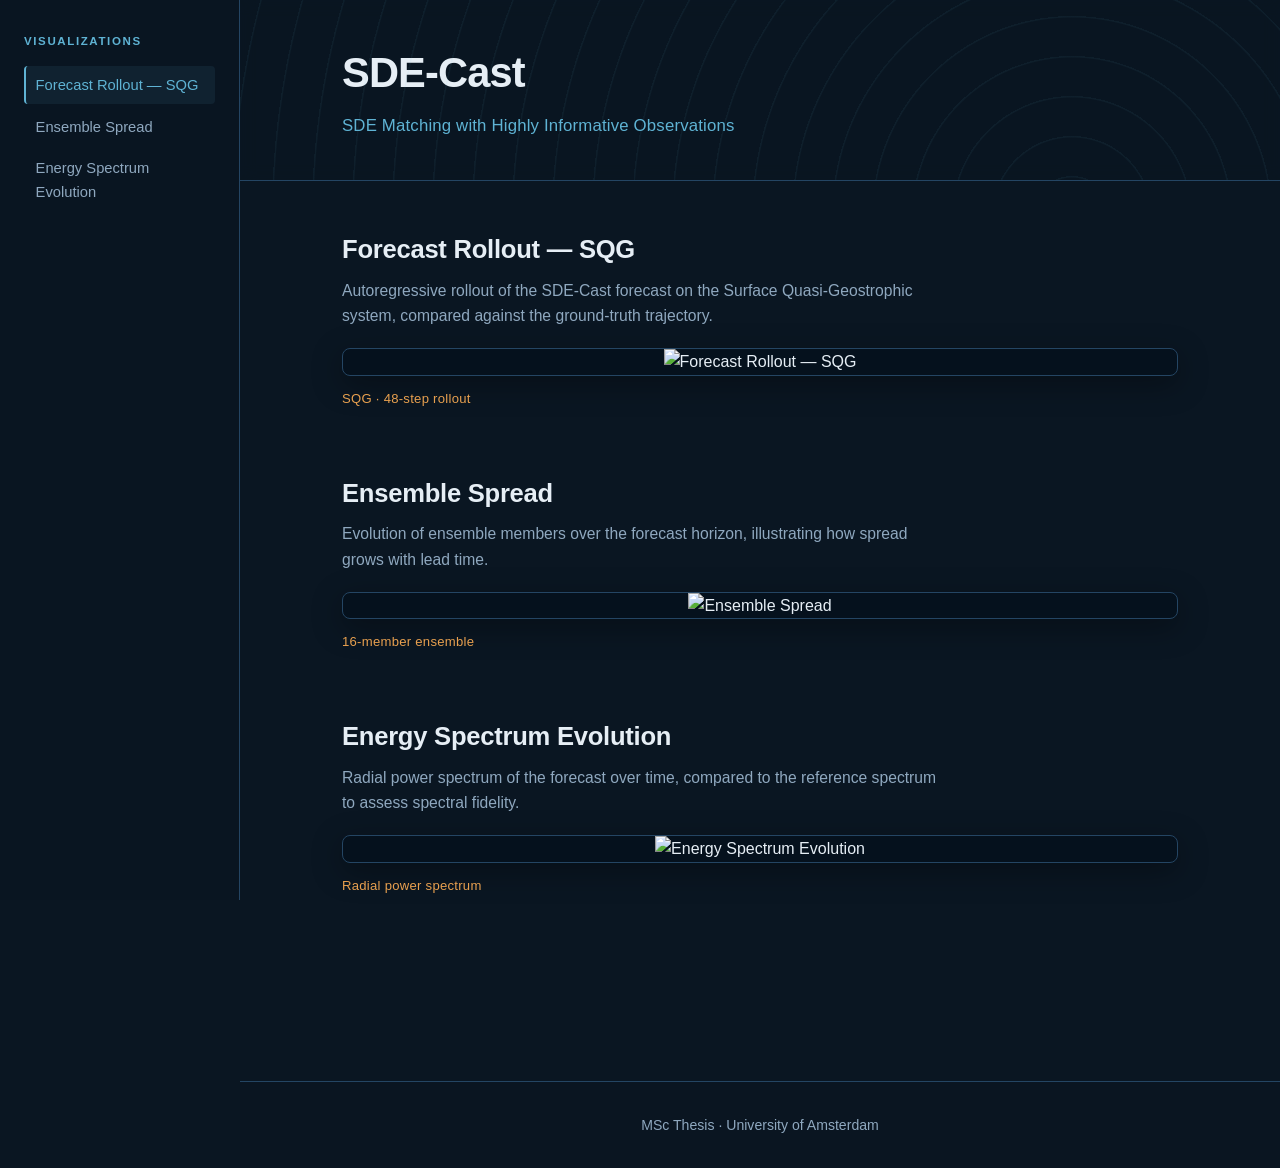
==== index.html @ 3e5d9b05 "Thesis visualization site" ====
<!DOCTYPE html>
<html lang="en">
<head>
  <meta charset="UTF-8" />
  <meta name="viewport" content="width=device-width, initial-scale=1.0" />
  <title>SDE-Cast — Visualizations</title>
  <link rel="stylesheet" href="style.css" />
</head>
<body>
  <header class="site-header">
    <div class="container">
      <h1>SDE-Cast</h1>
      <p class="subtitle">SDE Matching with Highly Informative Observations</p>
    </div>
  </header>

  <nav class="sidebar">
    <div class="sidebar-inner">
      <p class="nav-label">Visualizations</p>
      <ul id="nav-list">
        <!-- Populated by app.js -->
      </ul>
    </div>
  </nav>

  <main class="content">
    <div class="container" id="gallery">
      <!-- Populated by app.js -->
    </div>
  </main>

  <footer class="site-footer">
    <div class="container">
      <p>MSc Thesis · University of Amsterdam</p>
    </div>
  </footer>

  <script src="figures.js"></script>
  <script src="app.js"></script>
</body>
</html>
---- style.css ----
:root {
  /* Atmospheric palette — twilight sky / pressure-field tones */
  --bg: #0d1b2a;
  --bg-gradient-top: #1b3a5b;
  --bg-gradient-bottom: #0a1622;
  --bg-elevated: #14283d;
  --border: #244563;
  --text: #e6eef5;
  --text-muted: #8fa8bf;
  --accent: #5fb3d4;        /* sky cyan */
  --accent-warm: #e8a04f;   /* sun / warm-front amber */
  --accent-dim: #3d7a96;
  --sidebar-width: 240px;
  --max-content: 900px;
  --font-display: "Helvetica Neue", -apple-system, BlinkMacSystemFont, "Segoe UI", sans-serif;
  --font-sans: -apple-system, BlinkMacSystemFont, "Segoe UI", Roboto, sans-serif;
}

* {
  box-sizing: border-box;
  margin: 0;
  padding: 0;
}

html {
  /* fixed gradient layer that always covers the viewport, behind everything */
  background: var(--bg);
  background: linear-gradient(180deg, var(--bg-gradient-top) 0%, var(--bg-gradient-bottom) 70%) fixed;
  min-height: 100%;
}

body {
  background: var(--bg-gradient-bottom);
  color: var(--text);
  font-family: var(--font-sans);
  line-height: 1.6;
  -webkit-font-smoothing: antialiased;
}

.container {
  max-width: var(--max-content);
  margin: 0 auto;
  padding: 0 2rem;
}

/* Header */
.site-header {
  border-bottom: 1px solid var(--border);
  padding: 2.5rem 0;
  background: rgba(10, 22, 34, 0.55);
  backdrop-filter: blur(8px);
  position: relative;
  overflow: hidden;
}

/* subtle isobar-like contour lines in the header */
.site-header::after {
  content: "";
  position: absolute;
  inset: 0;
  background-image: repeating-radial-gradient(
    circle at 80% 120%,
    transparent 0,
    transparent 38px,
    rgba(95, 179, 212, 0.06) 39px,
    rgba(95, 179, 212, 0.06) 40px
  );
  pointer-events: none;
}

.site-header h1 {
  font-family: var(--font-display);
  font-size: 2.6rem;
  font-weight: 700;
  letter-spacing: -0.02em;
  color: var(--text);
  position: relative;
}

.subtitle {
  color: var(--accent);
  margin-top: 0.4rem;
  font-size: 1.05rem;
  font-weight: 400;
  letter-spacing: 0.01em;
  position: relative;
}

/* Sidebar */
.sidebar {
  position: fixed;
  top: 0;
  left: 0;
  width: var(--sidebar-width);
  height: 100vh;
  border-right: 1px solid var(--border);
  background: rgba(10, 22, 34, 0.65);
  backdrop-filter: blur(8px);
  overflow-y: auto;
  padding-top: 2rem;
}

.sidebar-inner {
  padding: 0 1.5rem;
}

.nav-label {
  text-transform: uppercase;
  letter-spacing: 0.14em;
  font-size: 0.72rem;
  color: var(--accent);
  margin-bottom: 1rem;
  font-weight: 600;
}

#nav-list {
  list-style: none;
}

#nav-list li {
  margin-bottom: 0.25rem;
}

#nav-list a {
  display: block;
  color: var(--text-muted);
  text-decoration: none;
  padding: 0.45rem 0.6rem;
  border-radius: 4px;
  font-size: 0.92rem;
  transition: all 0.15s ease;
  border-left: 2px solid transparent;
}

#nav-list a:hover {
  color: var(--text);
  background: rgba(95, 179, 212, 0.1);
}

#nav-list a.active {
  color: var(--accent);
  border-left-color: var(--accent);
  background: rgba(95, 179, 212, 0.08);
}

/* Main content — offset for sidebar */
.content {
  margin-left: var(--sidebar-width);
  padding: 3rem 0;
  min-height: 100vh;
}

.site-header,
.site-footer {
  margin-left: var(--sidebar-width);
}

/* Figure cards */
.figure {
  margin-bottom: 4rem;
  scroll-margin-top: 2rem;
}

.figure h2 {
  font-family: var(--font-display);
  font-size: 1.6rem;
  font-weight: 600;
  letter-spacing: -0.01em;
  margin-bottom: 0.5rem;
  color: var(--text);
}

.figure .caption {
  color: var(--text-muted);
  margin-bottom: 1.25rem;
  font-size: 0.98rem;
  max-width: 70ch;
}

.figure-media {
  border: 1px solid var(--border);
  border-radius: 8px;
  overflow: hidden;
  background: #05111d;
  display: flex;
  justify-content: center;
  align-items: center;
  box-shadow: 0 8px 30px rgba(0, 0, 0, 0.35);
}

.figure-media img {
  display: block;
  max-width: 100%;
  height: auto;
}

.figure-meta {
  margin-top: 0.75rem;
  font-size: 0.82rem;
  color: var(--accent-warm);
  letter-spacing: 0.02em;
}

/* Footer */
.site-footer {
  border-top: 1px solid var(--border);
  padding: 2rem 0;
  color: var(--text-muted);
  font-size: 0.88rem;
  text-align: center;
  background: rgba(10, 22, 34, 0.4);
}

/* Responsive */
@media (max-width: 768px) {
  .sidebar {
    position: static;
    width: 100%;
    height: auto;
    border-right: none;
    border-bottom: 1px solid var(--border);
    padding-top: 1rem;
    padding-bottom: 1rem;
  }
  .content,
  .site-header,
  .site-footer {
    margin-left: 0;
  }
  #nav-list {
    display: flex;
    flex-wrap: wrap;
    gap: 0.5rem;
  }
  #nav-list li {
    margin-bottom: 0;
  }
}
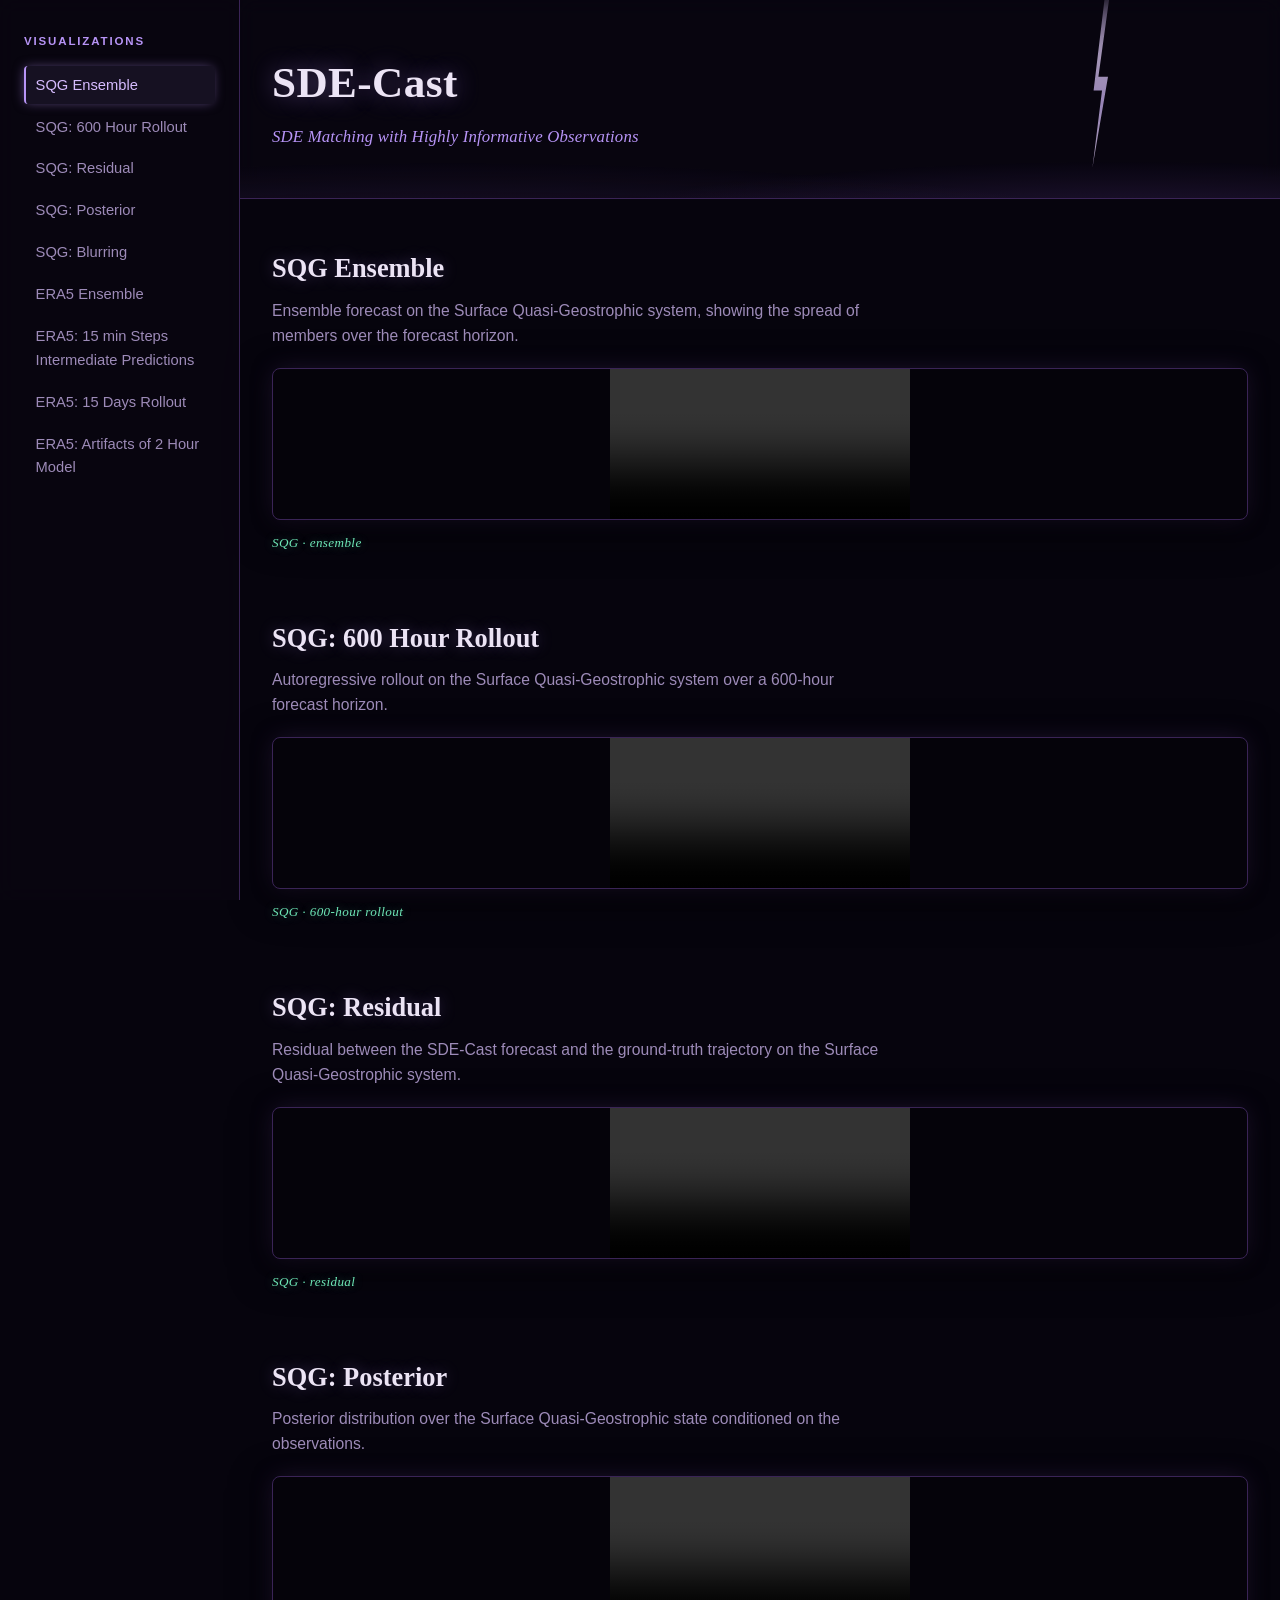
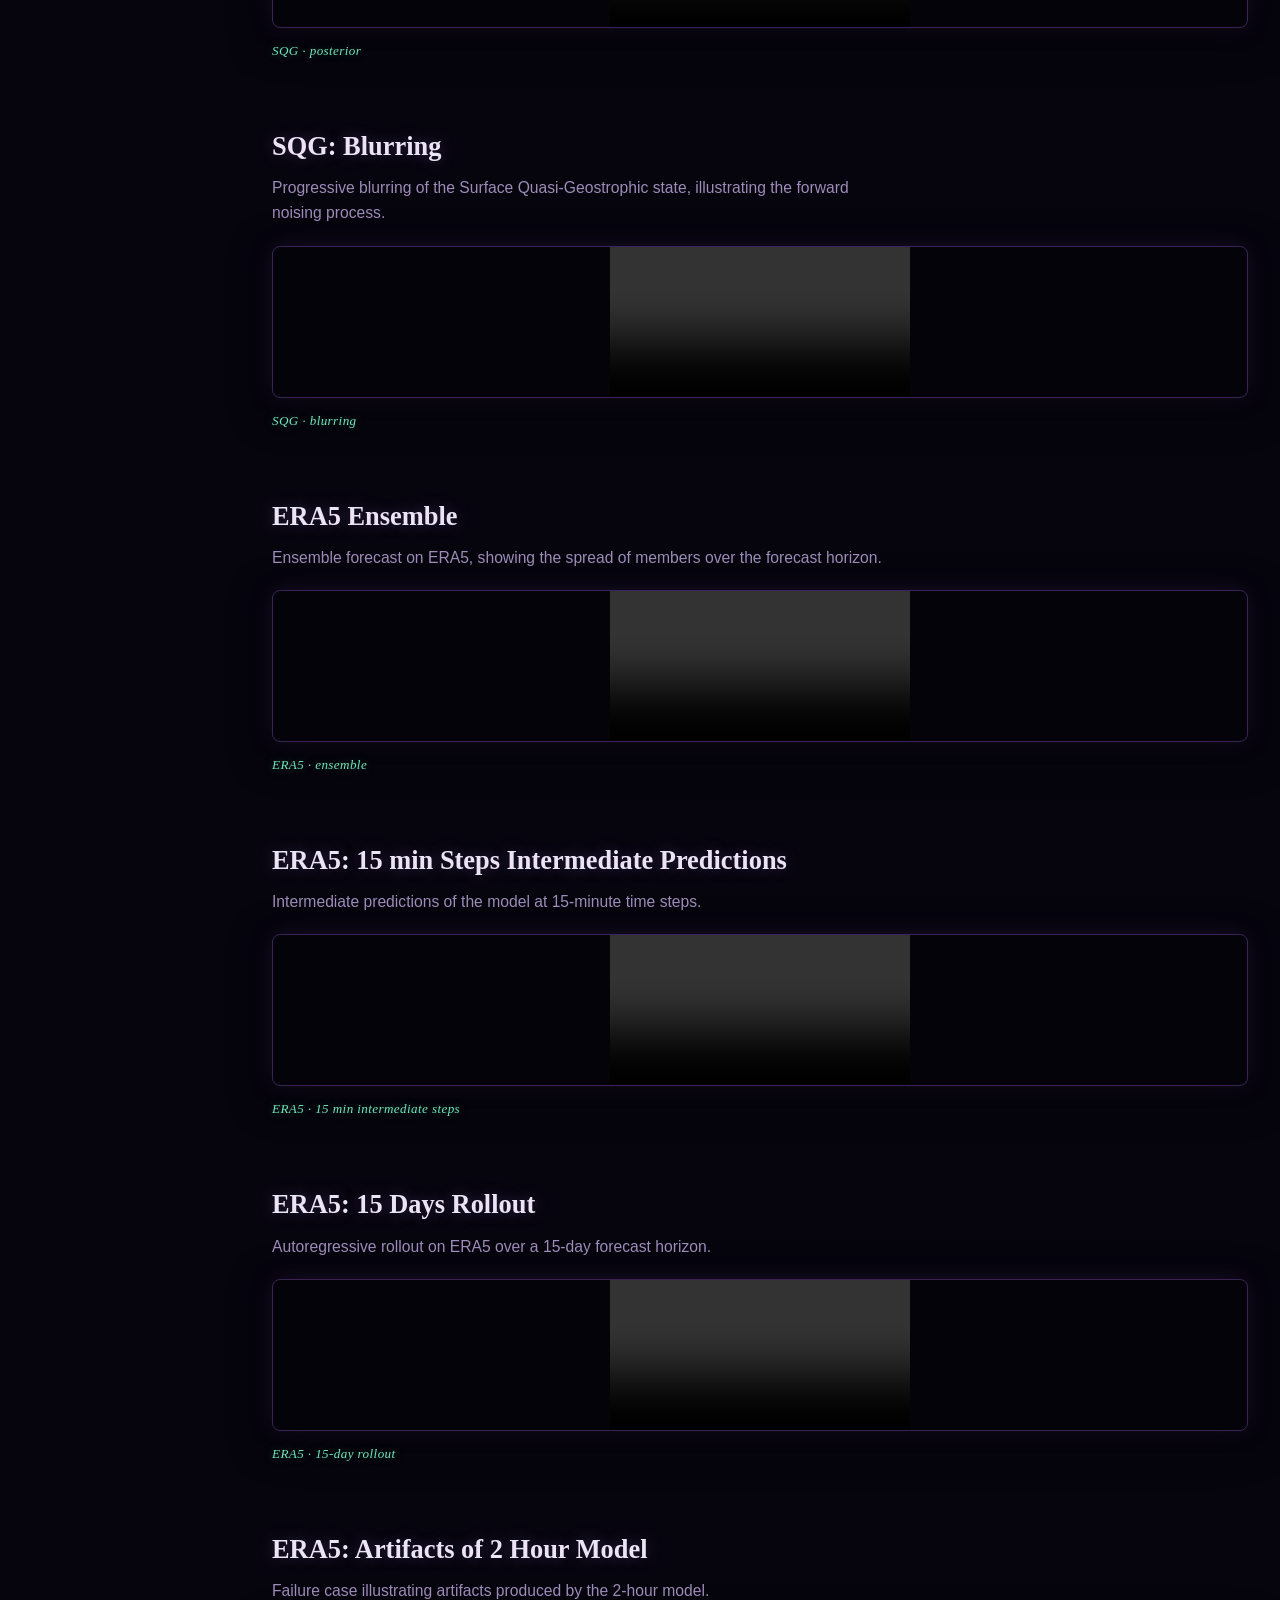
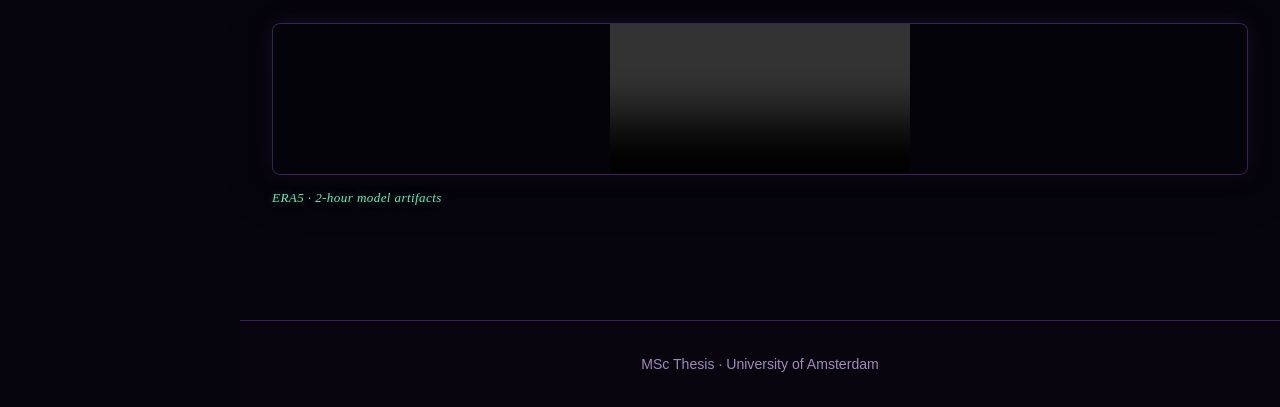
==== commit 12bb1c12: "add icon" ====
--- a/index.html
+++ b/index.html
@@ -4,6 +4,7 @@
   <meta charset="UTF-8" />
   <meta name="viewport" content="width=device-width, initial-scale=1.0" />
   <title>SDE-Cast — Visualizations</title>
+  <link rel="icon" type="image/svg+xml" href="favicon.svg" />
   <link rel="stylesheet" href="style.css" />
 </head>
 <body>
--- a/style.css
+++ b/style.css
@@ -1,18 +1,22 @@
 :root {
-  /* Atmospheric palette — twilight sky / pressure-field tones */
-  --bg: #0d1b2a;
-  --bg-gradient-top: #1b3a5b;
-  --bg-gradient-bottom: #0a1622;
-  --bg-elevated: #14283d;
-  --border: #244563;
-  --text: #e6eef5;
-  --text-muted: #8fa8bf;
-  --accent: #5fb3d4;        /* sky cyan */
-  --accent-warm: #e8a04f;   /* sun / warm-front amber */
-  --accent-dim: #3d7a96;
+  /* Witchy storm palette — bruised indigo, storm-purple, lightning */
+  --bg: #0a0612;
+  --bg-gradient-top: #1f1133;       /* deep storm violet */
+  --bg-gradient-mid: #140a24;
+  --bg-gradient-bottom: #06040d;    /* near-black */
+  --bg-elevated: #160d28;
+  --border: #3a2456;
+  --border-glow: #5b3a8a;
+  --text: #ece4f5;
+  --text-muted: #9d8bb8;
+  --accent: #b794f6;        /* witchy lavender */
+  --accent-bright: #d6bcff; /* lightning highlight */
+  --accent-lightning: #e8d5ff;
+  --accent-eerie: #6ee7b7;  /* eerie witch-fire green */
+  --accent-dim: #6b4d99;
   --sidebar-width: 240px;
-  --max-content: 900px;
-  --font-display: "Helvetica Neue", -apple-system, BlinkMacSystemFont, "Segoe UI", sans-serif;
+  --max-content: 1200px;
+  --font-display: "Iowan Old Style", "Palatino Linotype", Palatino, "Times New Roman", serif;
   --font-sans: -apple-system, BlinkMacSystemFont, "Segoe UI", Roboto, sans-serif;
 }
 
@@ -23,9 +27,10 @@
 }
 
 html {
-  /* fixed gradient layer that always covers the viewport, behind everything */
   background: var(--bg);
-  background: linear-gradient(180deg, var(--bg-gradient-top) 0%, var(--bg-gradient-bottom) 70%) fixed;
+  background:
+    radial-gradient(ellipse at 70% 0%, rgba(91, 58, 138, 0.35) 0%, transparent 55%),
+    linear-gradient(180deg, var(--bg-gradient-top) 0%, var(--bg-gradient-mid) 35%, var(--bg-gradient-bottom) 75%) fixed;
   min-height: 100%;
 }
 
@@ -46,42 +51,55 @@
 /* Header */
 .site-header {
   border-bottom: 1px solid var(--border);
-  padding: 2.5rem 0;
-  background: rgba(10, 22, 34, 0.55);
-  backdrop-filter: blur(8px);
+  padding: 3rem 0;
+  background: rgba(10, 6, 18, 0.5);
+  backdrop-filter: blur(10px);
   position: relative;
   overflow: hidden;
 }
 
-/* subtle isobar-like contour lines in the header */
+/* layered storm clouds + a faint lightning fork in the header */
+.site-header::before {
+  content: "";
+  position: absolute;
+  inset: 0;
+  background-image:
+    radial-gradient(ellipse 120% 80% at 20% 130%, rgba(58, 36, 86, 0.55) 0%, transparent 60%),
+    radial-gradient(ellipse 100% 70% at 85% 120%, rgba(91, 58, 138, 0.4) 0%, transparent 55%);
+  pointer-events: none;
+}
+
 .site-header::after {
   content: "";
   position: absolute;
-  inset: 0;
-  background-image: repeating-radial-gradient(
-    circle at 80% 120%,
-    transparent 0,
-    transparent 38px,
-    rgba(95, 179, 212, 0.06) 39px,
-    rgba(95, 179, 212, 0.06) 40px
-  );
+  top: -5%;
+  right: 14%;
+  width: 60px;
+  height: 115%;
+  background: linear-gradient(180deg, transparent 0%, var(--accent-lightning) 30%, var(--accent-bright) 50%, var(--accent-lightning) 70%, transparent 100%);
+  filter: drop-shadow(0 0 8px rgba(214, 188, 255, 0.8));
+  opacity: 0.7;
   pointer-events: none;
+  /* a crooked lightning fork */
+  clip-path: polygon(52% 0%, 60% 0%, 40% 38%, 56% 38%, 30% 78%, 46% 44%, 32% 44%, 52% 0%);
 }
 
 .site-header h1 {
   font-family: var(--font-display);
-  font-size: 2.6rem;
+  font-size: 2.7rem;
   font-weight: 700;
-  letter-spacing: -0.02em;
+  letter-spacing: 0.01em;
   color: var(--text);
   position: relative;
+  text-shadow: 0 0 24px rgba(183, 148, 246, 0.45);
 }
 
 .subtitle {
   color: var(--accent);
   margin-top: 0.4rem;
   font-size: 1.05rem;
-  font-weight: 400;
+  font-style: italic;
+  font-family: var(--font-display);
   letter-spacing: 0.01em;
   position: relative;
 }
@@ -94,8 +112,8 @@
   width: var(--sidebar-width);
   height: 100vh;
   border-right: 1px solid var(--border);
-  background: rgba(10, 22, 34, 0.65);
-  backdrop-filter: blur(8px);
+  background: rgba(10, 6, 18, 0.7);
+  backdrop-filter: blur(10px);
   overflow-y: auto;
   padding-top: 2rem;
 }
@@ -106,7 +124,7 @@
 
 .nav-label {
   text-transform: uppercase;
-  letter-spacing: 0.14em;
+  letter-spacing: 0.16em;
   font-size: 0.72rem;
   color: var(--accent);
   margin-bottom: 1rem;
@@ -133,17 +151,19 @@
 }
 
 #nav-list a:hover {
-  color: var(--text);
-  background: rgba(95, 179, 212, 0.1);
+  color: var(--accent-bright);
+  background: rgba(183, 148, 246, 0.1);
+  text-shadow: 0 0 10px rgba(214, 188, 255, 0.5);
 }
 
 #nav-list a.active {
-  color: var(--accent);
+  color: var(--accent-bright);
   border-left-color: var(--accent);
-  background: rgba(95, 179, 212, 0.08);
-}
-
-/* Main content — offset for sidebar */
+  background: rgba(183, 148, 246, 0.08);
+  box-shadow: -1px 0 12px -2px rgba(183, 148, 246, 0.5);
+}
+
+/* Main content */
 .content {
   margin-left: var(--sidebar-width);
   padding: 3rem 0;
@@ -163,11 +183,11 @@
 
 .figure h2 {
   font-family: var(--font-display);
-  font-size: 1.6rem;
+  font-size: 1.65rem;
   font-weight: 600;
-  letter-spacing: -0.01em;
   margin-bottom: 0.5rem;
   color: var(--text);
+  text-shadow: 0 0 16px rgba(183, 148, 246, 0.3);
 }
 
 .figure .caption {
@@ -181,14 +201,25 @@
   border: 1px solid var(--border);
   border-radius: 8px;
   overflow: hidden;
-  background: #05111d;
+  background: #05030a;
   display: flex;
   justify-content: center;
   align-items: center;
-  box-shadow: 0 8px 30px rgba(0, 0, 0, 0.35);
-}
-
-.figure-media img {
+  box-shadow:
+    0 10px 40px rgba(0, 0, 0, 0.6),
+    0 0 24px -6px rgba(91, 58, 138, 0.5);
+  transition: box-shadow 0.25s ease, border-color 0.25s ease;
+}
+
+.figure-media:hover {
+  border-color: var(--border-glow);
+  box-shadow:
+    0 10px 40px rgba(0, 0, 0, 0.6),
+    0 0 32px -2px rgba(183, 148, 246, 0.55);
+}
+
+.figure-media img,
+.figure-media video {
   display: block;
   max-width: 100%;
   height: auto;
@@ -197,8 +228,11 @@
 .figure-meta {
   margin-top: 0.75rem;
   font-size: 0.82rem;
-  color: var(--accent-warm);
-  letter-spacing: 0.02em;
+  color: var(--accent-eerie);
+  letter-spacing: 0.03em;
+  font-family: var(--font-display);
+  font-style: italic;
+  text-shadow: 0 0 10px rgba(110, 231, 183, 0.35);
 }
 
 /* Footer */
@@ -208,7 +242,7 @@
   color: var(--text-muted);
   font-size: 0.88rem;
   text-align: center;
-  background: rgba(10, 22, 34, 0.4);
+  background: rgba(10, 6, 18, 0.5);
 }
 
 /* Responsive */
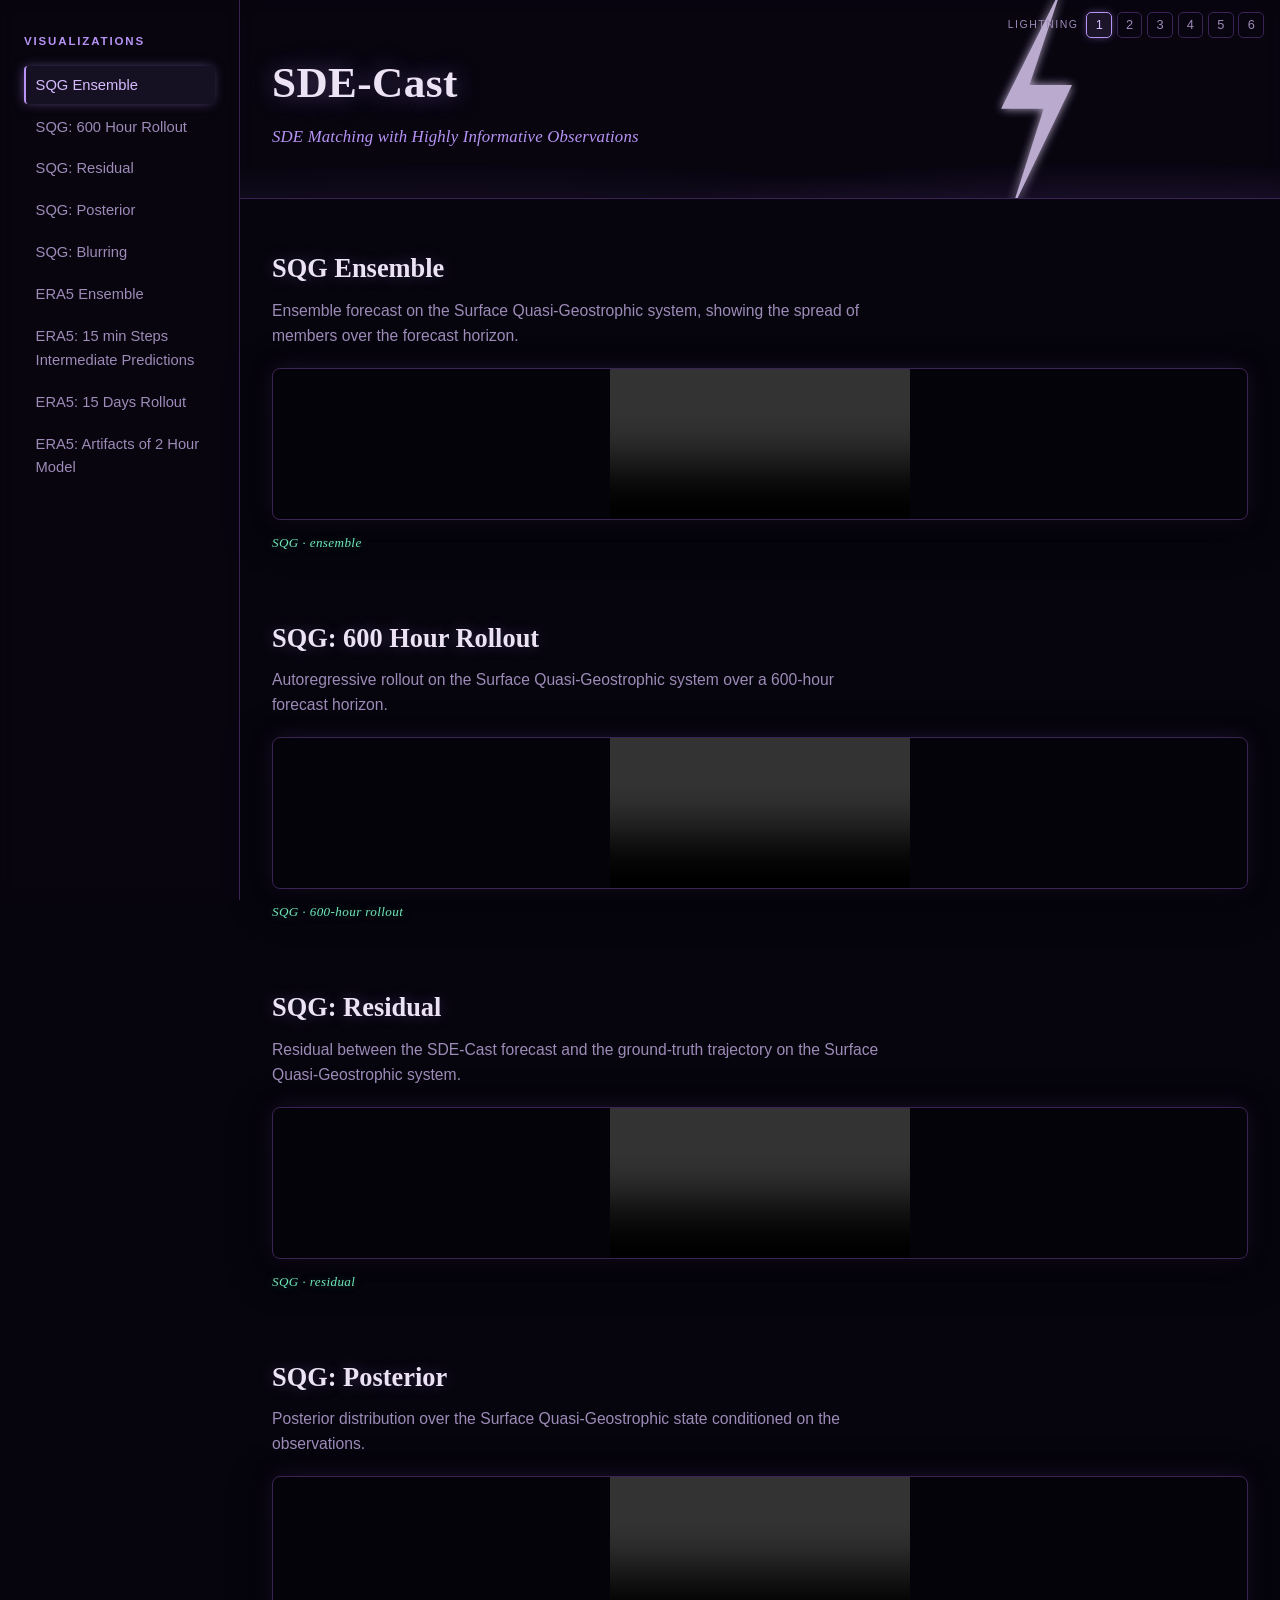
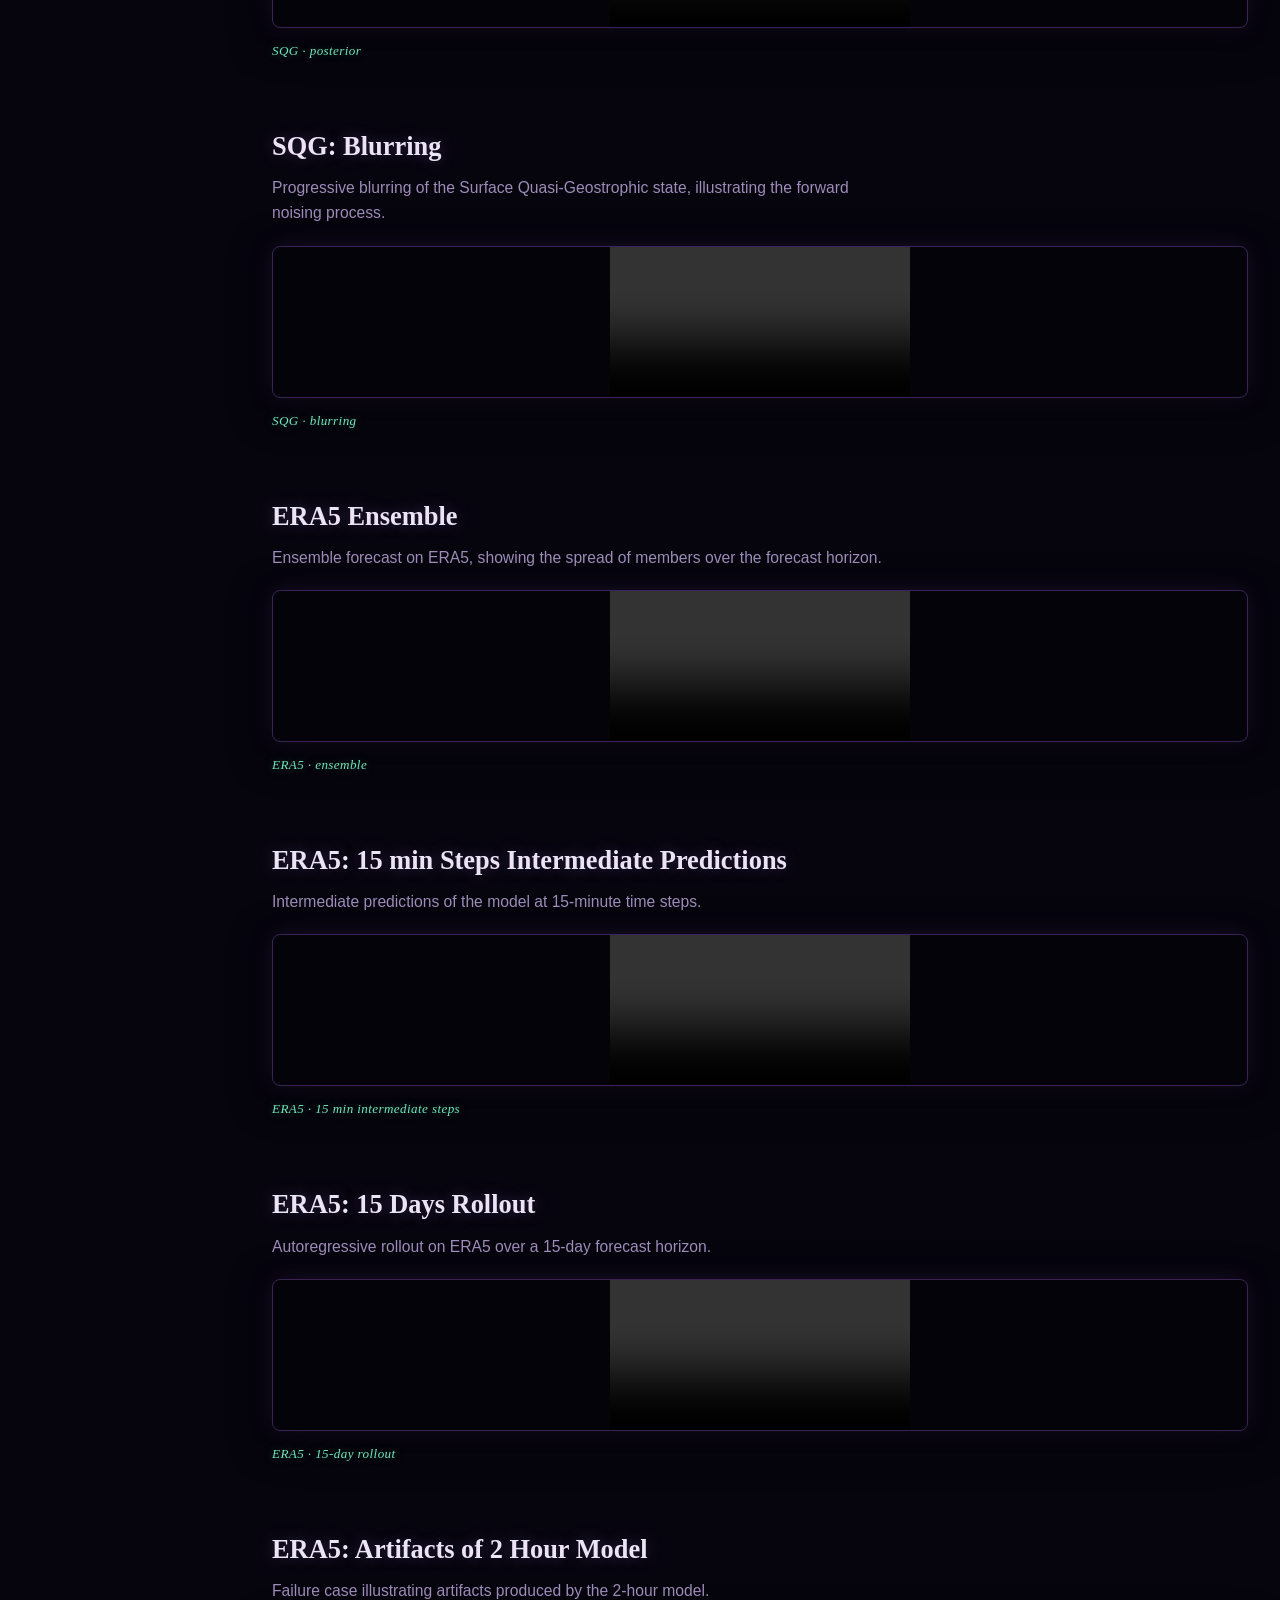
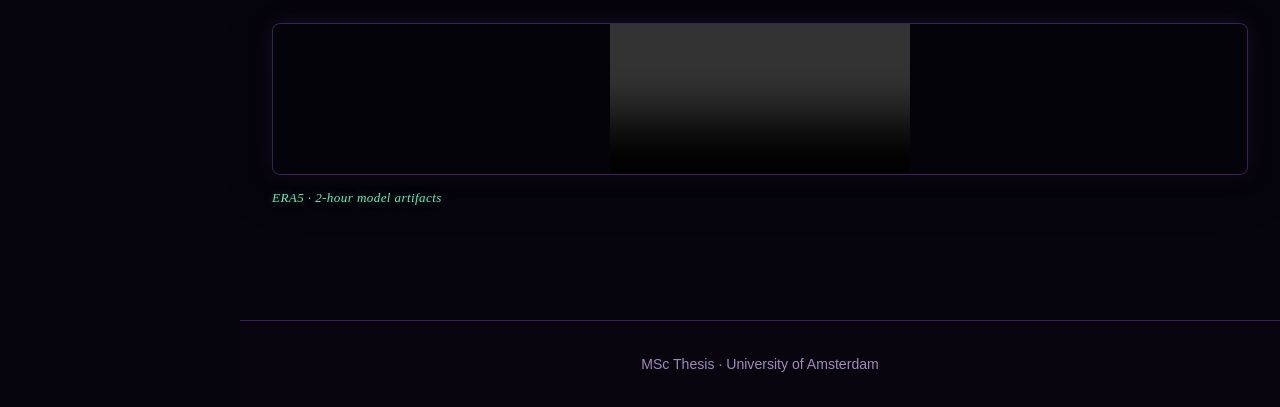
==== commit 8695cb02: "experimental" ====
--- a/index.html
+++ b/index.html
@@ -38,5 +38,6 @@
 
   <script src="figures.js"></script>
   <script src="app.js"></script>
+  <script src="storm.js"></script>
 </body>
 </html>
--- a/style.css
+++ b/style.css
@@ -69,19 +69,69 @@
   pointer-events: none;
 }
 
-.site-header::after {
-  content: "";
+/* Storm decoration overlay (lightning options live in storm.js) */
+.storm-deco {
   position: absolute;
-  top: -5%;
-  right: 14%;
-  width: 60px;
-  height: 115%;
-  background: linear-gradient(180deg, transparent 0%, var(--accent-lightning) 30%, var(--accent-bright) 50%, var(--accent-lightning) 70%, transparent 100%);
-  filter: drop-shadow(0 0 8px rgba(214, 188, 255, 0.8));
-  opacity: 0.7;
+  inset: 0;
+  z-index: 0;
   pointer-events: none;
-  /* a crooked lightning fork */
-  clip-path: polygon(52% 0%, 60% 0%, 40% 38%, 56% 38%, 30% 78%, 46% 44%, 32% 44%, 52% 0%);
+}
+.storm-deco svg {
+  position: absolute;
+  inset: 0;
+  width: 100%;
+  height: 100%;
+}
+
+@keyframes flash {
+  0%, 92%, 100% { opacity: 0.25; }
+  94% { opacity: 1; }
+  96% { opacity: 0.4; }
+  98% { opacity: 0.9; }
+}
+@keyframes rainfall {
+  from { transform: translateY(-20%); }
+  to   { transform: translateY(20%); }
+}
+
+/* Temporary picker — flip through the options, then I'll lock one in */
+.storm-switch {
+  position: absolute;
+  top: 0.75rem;
+  right: 1rem;
+  z-index: 2;
+  display: flex;
+  align-items: center;
+  gap: 0.3rem;
+  font-family: var(--font-sans);
+}
+.storm-hint {
+  font-size: 0.66rem;
+  letter-spacing: 0.14em;
+  text-transform: uppercase;
+  color: var(--text-muted);
+  margin-right: 0.2rem;
+}
+.storm-switch button {
+  width: 1.6rem;
+  height: 1.6rem;
+  border-radius: 5px;
+  border: 1px solid var(--border);
+  background: rgba(10, 6, 18, 0.5);
+  color: var(--text-muted);
+  cursor: pointer;
+  font-size: 0.8rem;
+  transition: all 0.15s ease;
+}
+.storm-switch button:hover {
+  color: var(--accent-bright);
+  border-color: var(--border-glow);
+}
+.storm-switch button.active {
+  color: var(--accent-bright);
+  border-color: var(--accent);
+  background: rgba(183, 148, 246, 0.12);
+  box-shadow: 0 0 10px -2px rgba(183, 148, 246, 0.6);
 }
 
 .site-header h1 {
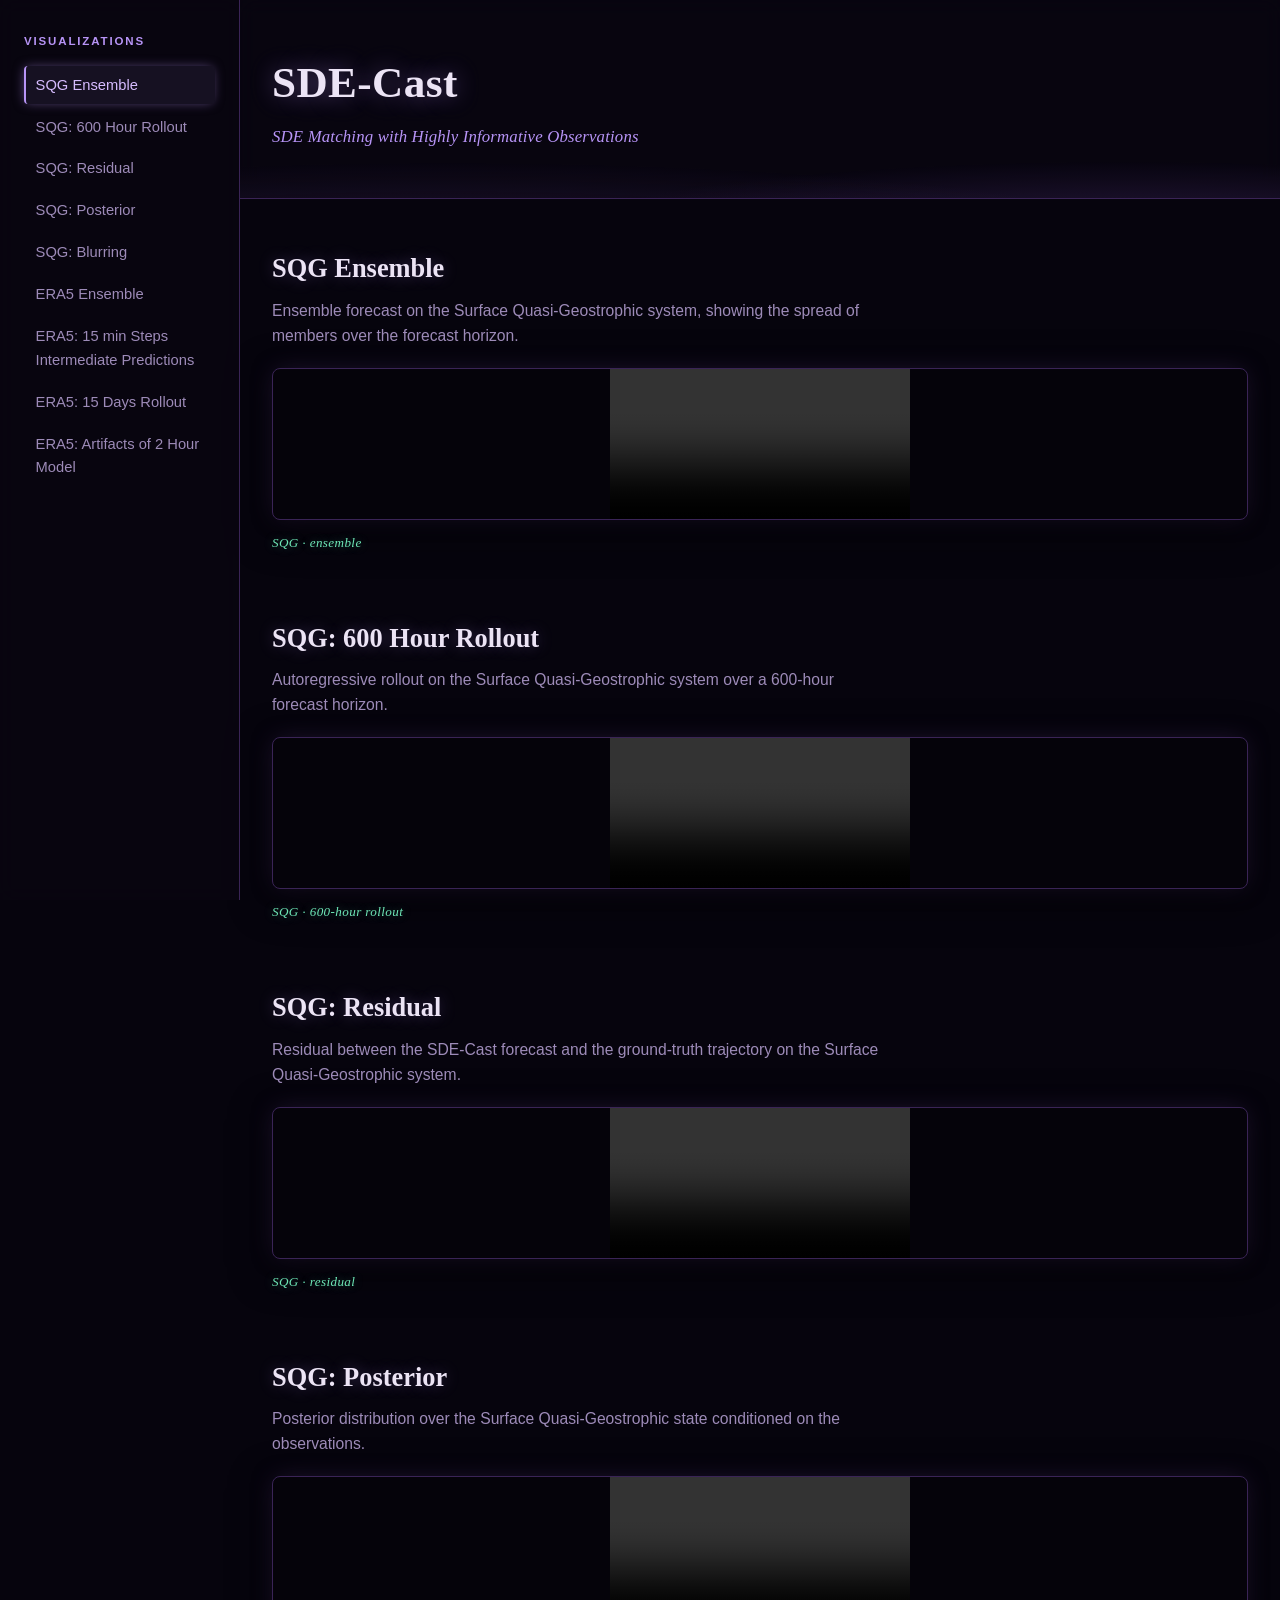
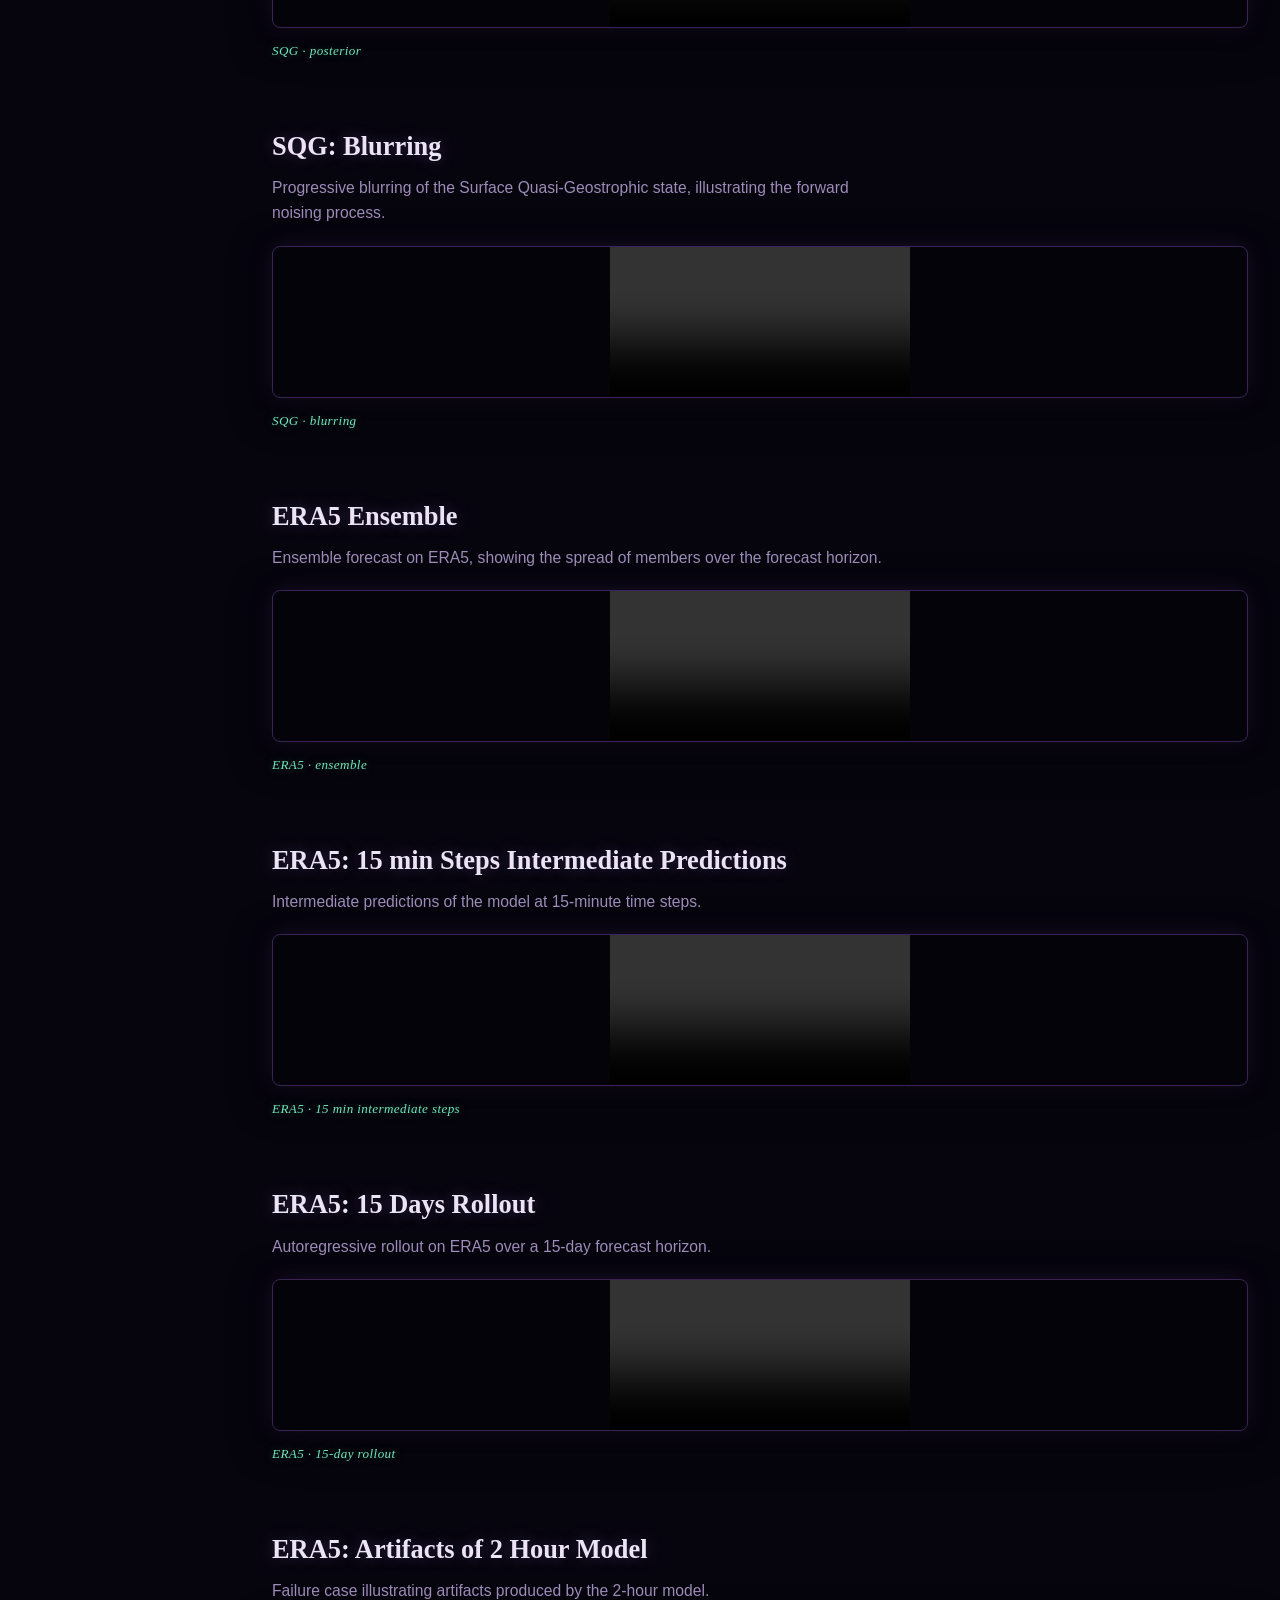
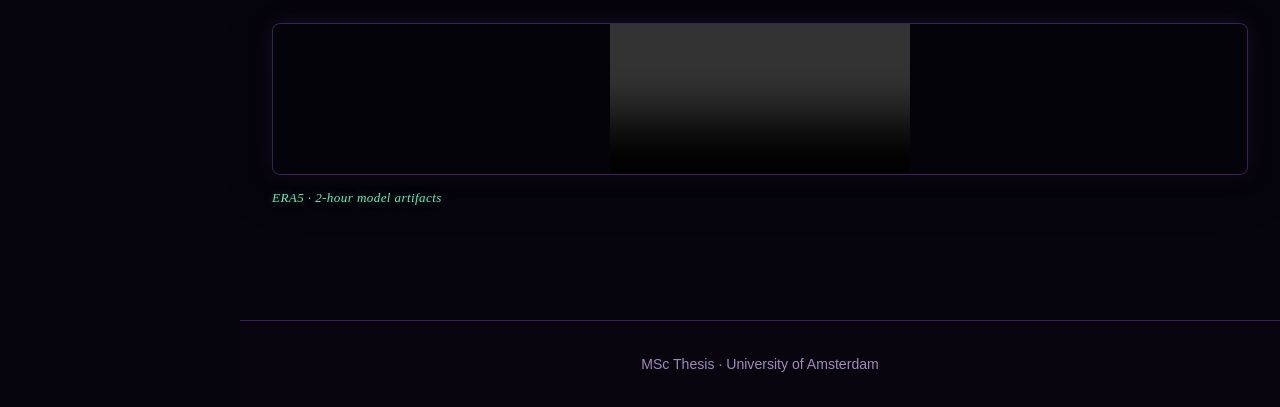
==== commit 692b2a23: "add animation" ====
--- a/index.html
+++ b/index.html
@@ -9,6 +9,23 @@
 </head>
 <body>
   <header class="site-header">
+    <div class="storm-deco">
+      <svg viewBox="0 0 1100 220" preserveAspectRatio="xMaxYMid slice" fill="none">
+        <g filter="url(#stormGlow)">
+          <path class="bolt b1" d="M690 -10 L675 60 L692 60 L668 140 L683 80 L665 80 L690 -10Z" fill="#e8d5ff"/>
+          <path class="bolt b2" d="M760 -10 L742 70 L765 70 L735 170 L752 92 L730 92 L760 -10Z" fill="#d6bcff"/>
+          <path class="bolt b3" d="M835 0 L818 75 L838 75 L812 165 L828 95 L808 95 L835 0Z" fill="#e8d5ff"/>
+          <path class="bolt b4" d="M905 -10 L882 100 L912 100 L865 240 L900 120 L872 120 L905 -10Z" fill="#e8d5ff"/>
+          <path class="bolt b5" d="M1010 10 L995 80 L1014 80 L988 165 L1003 98 L985 98 L1010 10Z" fill="#d6bcff"/>
+        </g>
+        <defs>
+          <filter id="stormGlow" x="-50%" y="-50%" width="200%" height="200%">
+            <feGaussianBlur stdDeviation="4"/>
+            <feMerge><feMergeNode/><feMergeNode in="SourceGraphic"/></feMerge>
+          </filter>
+        </defs>
+      </svg>
+    </div>
     <div class="container">
       <h1>SDE-Cast</h1>
       <p class="subtitle">SDE Matching with Highly Informative Observations</p>
@@ -38,6 +55,5 @@
 
   <script src="figures.js"></script>
   <script src="app.js"></script>
-  <script src="storm.js"></script>
 </body>
 </html>
--- a/style.css
+++ b/style.css
@@ -69,7 +69,7 @@
   pointer-events: none;
 }
 
-/* Storm decoration overlay (lightning options live in storm.js) */
+/* Storm decoration overlay — scattered bolts that flash individually */
 .storm-deco {
   position: absolute;
   inset: 0;
@@ -83,55 +83,26 @@
   height: 100%;
 }
 
-@keyframes flash {
-  0%, 92%, 100% { opacity: 0.25; }
-  94% { opacity: 1; }
-  96% { opacity: 0.4; }
-  98% { opacity: 0.9; }
-}
-@keyframes rainfall {
-  from { transform: translateY(-20%); }
-  to   { transform: translateY(20%); }
-}
-
-/* Temporary picker — flip through the options, then I'll lock one in */
-.storm-switch {
-  position: absolute;
-  top: 0.75rem;
-  right: 1rem;
-  z-index: 2;
-  display: flex;
-  align-items: center;
-  gap: 0.3rem;
-  font-family: var(--font-sans);
-}
-.storm-hint {
-  font-size: 0.66rem;
-  letter-spacing: 0.14em;
-  text-transform: uppercase;
-  color: var(--text-muted);
-  margin-right: 0.2rem;
-}
-.storm-switch button {
-  width: 1.6rem;
-  height: 1.6rem;
-  border-radius: 5px;
-  border: 1px solid var(--border);
-  background: rgba(10, 6, 18, 0.5);
-  color: var(--text-muted);
-  cursor: pointer;
-  font-size: 0.8rem;
-  transition: all 0.15s ease;
-}
-.storm-switch button:hover {
-  color: var(--accent-bright);
-  border-color: var(--border-glow);
-}
-.storm-switch button.active {
-  color: var(--accent-bright);
-  border-color: var(--accent);
-  background: rgba(183, 148, 246, 0.12);
-  box-shadow: 0 0 10px -2px rgba(183, 148, 246, 0.6);
+/* Each bolt is dark most of the time, then briefly strikes. Different
+   durations + delays per bolt so they fire individually, once in a while. */
+.storm-deco .bolt { opacity: 0; }
+.storm-deco .b1 { animation: strike 7.5s ease-out infinite;  animation-delay: 0s;   }
+.storm-deco .b2 { animation: strike 9.5s ease-out infinite;  animation-delay: 2.7s; }
+.storm-deco .b3 { animation: strike 8.3s ease-out infinite;  animation-delay: 5.1s; }
+.storm-deco .b4 { animation: strike 10.5s ease-out infinite; animation-delay: 1.4s; }
+.storm-deco .b5 { animation: strike 8.9s ease-out infinite;  animation-delay: 6.3s; }
+
+@keyframes strike {
+  0%, 100% { opacity: 0; }
+  3%  { opacity: 1; }
+  6%  { opacity: 0.2; }
+  9%  { opacity: 0.85; }
+  14% { opacity: 0; }
+}
+
+/* Respect users who prefer no motion: show bolts faintly, no flashing. */
+@media (prefers-reduced-motion: reduce) {
+  .storm-deco .bolt { opacity: 0.45; animation: none; }
 }
 
 .site-header h1 {
